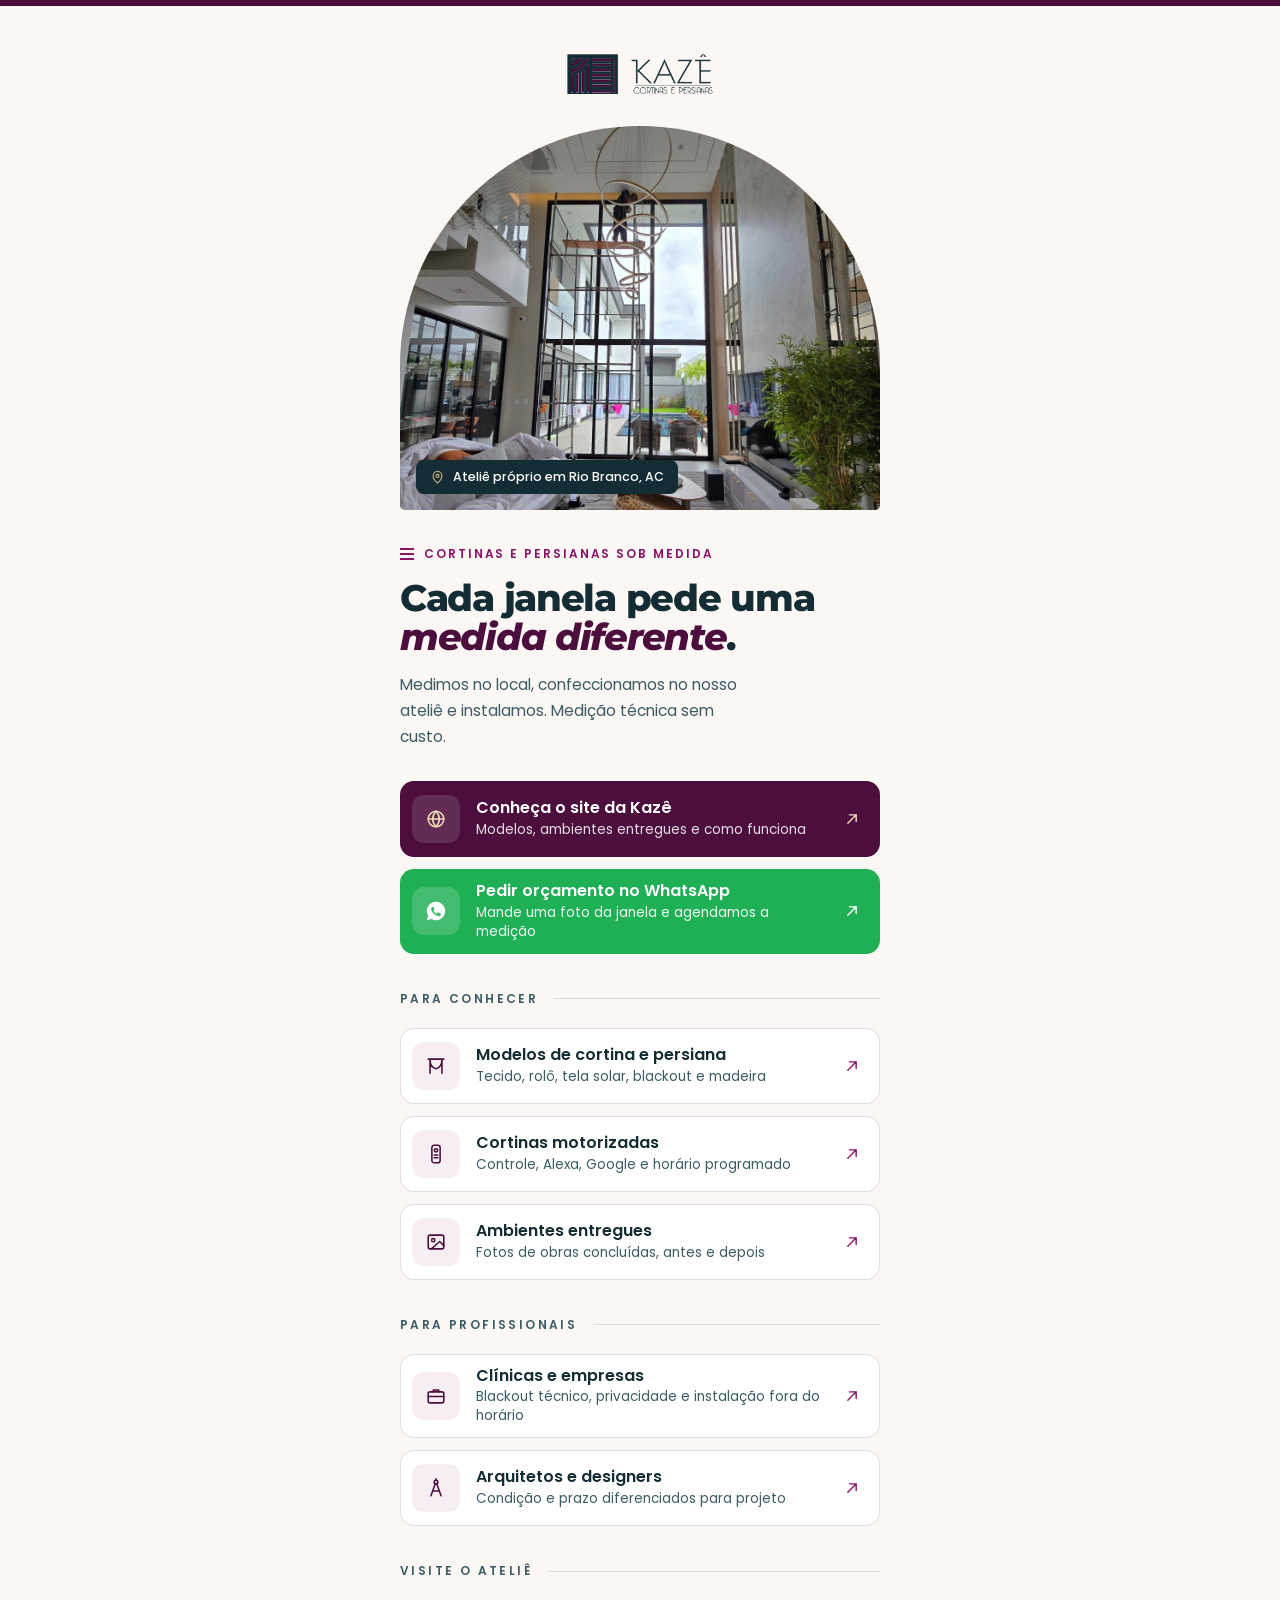
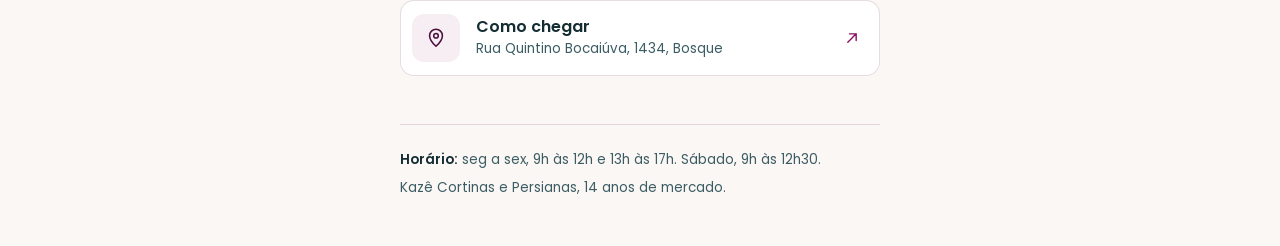
==== bio/index.html @ 1102f690 "Redesign do site e novo link na bio - Barra superior encorpada: faixa de informações + barra clara c" ====
<!DOCTYPE html>
<html lang="pt-BR">
<head>
<meta charset="utf-8">
<meta name="viewport" content="width=device-width, initial-scale=1, viewport-fit=cover">
<title>Kazê Cortinas e Persianas | Links</title>
<meta name="description" content="Cortinas e persianas sob medida em Rio Branco, AC. Site, orçamento no WhatsApp, modelos, motorização e endereço do ateliê.">
<meta name="theme-color" content="#FBF7F4">
<meta name="format-detection" content="telephone=no">
<link rel="canonical" href="https://kazecortinas.com.br/bio/">
<meta property="og:type" content="website">
<meta property="og:locale" content="pt_BR">
<meta property="og:url" content="https://kazecortinas.com.br/bio/">
<meta property="og:title" content="Kazê Cortinas e Persianas">
<meta property="og:description" content="Cortinas e persianas sob medida, com ateliê próprio em Rio Branco, AC.">
<meta property="og:image" content="https://kazecortinas.com.br/uploads/a-hero.jpg">
<meta name="twitter:card" content="summary_large_image">
<link rel="icon" href="/uploads/FAVICON.png">
<link rel="apple-touch-icon" href="/uploads/apple-touch-icon.png">
<link rel="preconnect" href="https://fonts.googleapis.com">
<link rel="preconnect" href="https://fonts.gstatic.com" crossorigin>
<link href="https://fonts.googleapis.com/css2?family=Montserrat:ital,wght@0,700;0,800;1,800&family=Poppins:wght@400;500;600&display=swap" rel="stylesheet">
<link rel="preload" as="image" href="/uploads/a-hero.jpg" fetchpriority="high">
<script type="application/ld+json">
{
  "@context": "https://schema.org",
  "@type": "LocalBusiness",
  "name": "Kazê Cortinas e Persianas",
  "url": "https://kazecortinas.com.br/",
  "image": "https://kazecortinas.com.br/uploads/a-hero.jpg",
  "telephone": "+55 68 99969-8220",
  "address": {"@type": "PostalAddress", "streetAddress": "Rua Quintino Bocaiúva, 1434, Bosque", "addressLocality": "Rio Branco", "addressRegion": "AC", "postalCode": "69900-514", "addressCountry": "BR"}
}
</script>
<script>
/* Rastreamento (padrão 2!H): preencher o ID do GTM quando o Douglas enviar. Vazio = nada carrega. */
window.KAZE_GTM = '';
window.dataLayer = window.dataLayer || [];
if (window.KAZE_GTM) {
  (function(w,d,s,l,i){w[l].push({'gtm.start':new Date().getTime(),event:'gtm.js'});var f=d.getElementsByTagName(s)[0],j=d.createElement(s);j.async=true;j.src='https://www.googletagmanager.com/gtm.js?id='+i;f.parentNode.insertBefore(j,f);})(window,document,'script','dataLayer',window.KAZE_GTM);
}
</script>
<style>
:root{
  --plum:#4C0F3D; --magenta:#8B1367; --mauve:#C79BB8; --rose:#F6EEF2; --sand:#FBF7F4;
  --ink:#142C33; --ink-2:#3C5C64; --gold:#D8B983; --gold-hi:#F0DDB8; --wa:#1FAF54;
  --ease:cubic-bezier(.22,1,.36,1);
  --s-1:8px; --s-2:16px; --s-3:24px; --s-4:32px; --s-5:48px;
}
*,*::before,*::after{box-sizing:border-box}
html{overflow-x:clip;-webkit-text-size-adjust:100%}
body{margin:0;min-height:100dvh;background:var(--sand);color:var(--ink);font-family:'Poppins',sans-serif;font-size:16px;-webkit-font-smoothing:antialiased}
h1,h2,p{margin:0}
a{text-decoration:none;color:inherit}
img{display:block;max-width:100%}
:focus-visible{outline:2px solid var(--magenta);outline-offset:3px;border-radius:8px}
.ico{width:20px;height:20px;fill:none;stroke:currentColor;stroke-width:1.7;stroke-linecap:round;stroke-linejoin:round;flex:none}

.topline{height:6px;background:var(--plum)}
.page{width:min(480px,100% - 2*var(--s-3));margin-inline:auto;padding:var(--s-4) 0 var(--s-5)}

/* Cabeçalho: logo + foto em arco, como no site */
.brand{display:flex;justify-content:center;margin-bottom:var(--s-4)}
.brand img{height:40px;width:auto}
.cover{position:relative;margin-bottom:var(--s-4)}
.cover__frame{aspect-ratio:5/4;border-radius:999px 999px 20px 20px;overflow:hidden;background:var(--rose)}
.cover__frame img{width:100%;height:100%;object-fit:cover;object-position:50% 35%}
.cover__tag{position:absolute;left:var(--s-2);bottom:var(--s-2);display:inline-flex;align-items:center;gap:var(--s-1);padding:8px 14px;border-radius:8px;background:var(--ink);color:#fff;font-size:12.5px;font-weight:500}
.cover__tag .ico{width:15px;height:15px;color:var(--gold)}

.intro{margin-bottom:var(--s-4)}
.eyebrow{display:inline-flex;align-items:center;gap:10px;margin-bottom:var(--s-2);font-size:12px;font-weight:600;letter-spacing:.2em;text-transform:uppercase;color:var(--magenta)}
.eyebrow::before{content:"";width:14px;height:12px;background:repeating-linear-gradient(180deg,currentColor 0 2px,transparent 2px 5px)}
h1{font-family:'Montserrat',sans-serif;font-weight:800;font-size:clamp(1.85rem,7.4vw,2.3rem);line-height:1.06;letter-spacing:-.035em;text-wrap:balance;margin-bottom:var(--s-2)}
h1 em{font-style:italic;color:var(--plum)}
.intro p{font-size:15.5px;line-height:1.65;color:var(--ink-2);max-width:40ch}
.intro .eyebrow{font-size:12px;line-height:1.4;letter-spacing:.16em;color:var(--magenta)}

/* Botões */
.links{display:grid;gap:12px}
.lk{display:grid;grid-template-columns:48px 1fr 20px;align-items:center;gap:var(--s-2);min-height:76px;padding:12px 18px 12px 12px;border-radius:14px;background:#fff;box-shadow:inset 0 0 0 1px rgba(76,15,61,.14);transition:background .6s var(--ease),color .6s var(--ease),box-shadow .6s var(--ease),transform .6s var(--ease)}
.lk__ic{width:48px;height:48px;border-radius:12px;display:grid;place-items:center;background:var(--rose);color:var(--plum);transition:background .6s var(--ease),color .6s var(--ease)}
.lk__ic svg{width:22px;height:22px}
.lk__t{display:grid;gap:2px}
.lk__t strong{font-size:16px;font-weight:600;line-height:1.3}
.lk__t span{font-size:13.5px;line-height:1.4;color:var(--ink-2);transition:color .6s var(--ease)}
.lk__go{color:var(--magenta);transition:transform .6s var(--ease)}
.lk:active{transform:scale(.985)}
@media (hover:hover){
  .lk:hover{box-shadow:inset 0 0 0 1px var(--mauve);transform:translateY(-2px)}
  .lk:hover .lk__go{transform:translate(3px,-3px)}
}
/* 1º site e 2º WhatsApp ganham destaque */
.lk--site{background:var(--plum);color:#fff;box-shadow:none}
.lk--site .lk__ic{background:rgba(255,255,255,.12);color:var(--gold-hi)}
.lk--site .lk__t span{color:rgba(255,255,255,.86)}
.lk--site .lk__go{color:var(--gold-hi)}
.lk--wa{background:var(--wa);color:#fff;box-shadow:none}
.lk--wa .lk__ic{background:rgba(255,255,255,.16);color:#fff}
.lk--wa .lk__ic svg{fill:currentColor;stroke:none}
.lk--wa .lk__t span{color:rgba(255,255,255,.92)}
.lk--wa .lk__go{color:#fff}
@media (hover:hover){
  .lk--site:hover{background:#5E1A4D;box-shadow:none}
  .lk--wa:hover{background:#1A9A49;box-shadow:none}
}
.sep{display:flex;align-items:center;gap:var(--s-2);margin:var(--s-3) 0 var(--s-1);font-size:12px;font-weight:600;letter-spacing:.2em;text-transform:uppercase;color:var(--ink-2)}
.sep::after{content:"";flex:1;height:1px;background:rgba(76,15,61,.14)}

.foot{margin-top:var(--s-5);padding-top:var(--s-3);border-top:1px solid rgba(76,15,61,.14);display:grid;gap:6px;font-size:13.5px;line-height:1.6;color:var(--ink-2)}
.foot strong{color:var(--ink);font-weight:600}

/* entrada suave */
@keyframes rise{from{opacity:0;transform:translateY(16px)}to{opacity:1;transform:none}}
.rv{animation:rise .9s var(--ease) backwards;animation-delay:calc(var(--i,0)*70ms)}
@media (prefers-reduced-motion:reduce){.rv{animation:none}*{transition-duration:.01ms!important}}
@media (min-width:700px){.page{padding-top:var(--s-5)}}
</style>
</head>
<body>
<div class="topline" aria-hidden="true"></div>

<svg width="0" height="0" style="position:absolute" aria-hidden="true">
  <symbol id="i-arrow" viewBox="0 0 24 24"><path d="M7 17 17 7M9 7h8v8"/></symbol>
  <symbol id="i-globe" viewBox="0 0 24 24"><circle cx="12" cy="12" r="8.5"/><path d="M3.5 12h17M12 3.5c2.5 2.6 3.6 5.4 3.6 8.5s-1.1 5.9-3.6 8.5c-2.5-2.6-3.6-5.4-3.6-8.5S9.5 6.1 12 3.5z"/></symbol>
  <symbol id="i-wa" viewBox="0 0 24 24"><path d="M12 2a10 10 0 0 0-8.6 15.1L2 22l5.1-1.3A10 10 0 1 0 12 2zm5.6 14.1c-.2.7-1.4 1.4-2 1.5-.5.1-1.1.2-3.2-.7-2.7-1.2-4.5-3.9-4.6-4.1-.1-.2-1.1-1.5-1.1-2.8 0-1.3.7-2 1-2.2.2-.3.5-.3.7-.3h.5c.2 0 .4 0 .6.5.2.5.7 1.7.7 1.8.1.2.1.3 0 .5-.4.8-.9 1.1-.9 1.4 0 .2.1.4.3.7.5.8 1.6 1.9 2.5 2.4.4.3.6.2.8 0 .2-.2.9-1 1.1-1.3.2-.3.4-.3.7-.2.3.1 1.6.8 1.9 1 .3.1.5.2.5.4.1.2.1.7-.1 1.4z"/></symbol>
  <symbol id="i-curtain" viewBox="0 0 24 24"><path d="M3.5 4.5h17M5.5 4.5v15.5M18.5 4.5v15.5M5.5 4.5c0 6 2.5 9.5 6.5 10.5M18.5 4.5c0 6-2.5 9.5-6.5 10.5"/></symbol>
  <symbol id="i-remote" viewBox="0 0 24 24"><rect x="7.5" y="2.5" width="9" height="19" rx="2.5"/><circle cx="12" cy="8" r="1.8"/><path d="M10 13h4M10 16h4"/></symbol>
  <symbol id="i-image" viewBox="0 0 24 24"><rect x="3.5" y="4.5" width="17" height="15" rx="2"/><circle cx="9" cy="10" r="1.8"/><path d="m20.5 16-4.5-4.5-9 8"/></symbol>
  <symbol id="i-briefcase" viewBox="0 0 24 24"><rect x="3.5" y="7.5" width="17" height="12" rx="2"/><path d="M9 7.5V5.5h6v2M3.5 12.5h17"/></symbol>
  <symbol id="i-compass" viewBox="0 0 24 24"><circle cx="12" cy="5.5" r="2"/><path d="M11.2 7.4 6.5 20.5M12.8 7.4l4.7 13.1M8.4 15.2h7.2M12 2v1.5"/></symbol>
  <symbol id="i-pin" viewBox="0 0 24 24"><path d="M12 21s7-6.2 7-11.5A7 7 0 0 0 5 9.5C5 14.8 12 21 12 21z"/><circle cx="12" cy="9.5" r="2.5"/></symbol>
</svg>

<main class="page">
  <header class="brand rv">
    <img src="/uploads/logo-kaze-h-escuro.png" alt="Kazê Cortinas e Persianas" width="472" height="130">
  </header>

  <div class="cover rv" style="--i:1">
    <div class="cover__frame"><img src="/uploads/a-hero.jpg" alt="Sala com pé-direito duplo e cortinas Kazê" width="1120" height="1400" fetchpriority="high"></div>
    <span class="cover__tag"><svg class="ico"><use href="#i-pin"/></svg>Ateliê próprio em Rio Branco, AC</span>
  </div>

  <section class="intro rv" style="--i:2" aria-labelledby="bio-t">
    <p class="eyebrow">Cortinas e persianas sob medida</p>
    <h1 id="bio-t">Cada janela pede uma <em>medida diferente</em>.</h1>
    <p>Medimos no local, confeccionamos no nosso ateliê e instalamos. Medição técnica sem custo.</p>
  </section>

  <nav class="links" aria-label="Links da Kazê">
    <a class="lk lk--site rv" style="--i:3" href="https://kazecortinas.com.br/?utm_source=link_in_bio&amp;utm_medium=organico&amp;utm_campaign=site-institucional&amp;utm_content=bt_site" data-btn="bio_site">
      <span class="lk__ic"><svg class="ico"><use href="#i-globe"/></svg></span>
      <span class="lk__t"><strong>Conheça o site da Kazê</strong><span>Modelos, ambientes entregues e como funciona</span></span>
      <svg class="ico lk__go"><use href="#i-arrow"/></svg>
    </a>
    <a class="lk lk--wa rv" style="--i:4" href="https://wa.me/5568999698220?text=Ol%C3%A1!%20Vim%20pelo%20Instagram%20e%20quero%20um%20or%C3%A7amento%20de%20cortinas%20ou%20persianas." data-btn="bio_whatsapp">
      <span class="lk__ic"><svg class="ico"><use href="#i-wa"/></svg></span>
      <span class="lk__t"><strong>Pedir orçamento no WhatsApp</strong><span>Mande uma foto da janela e agendamos a medição</span></span>
      <svg class="ico lk__go"><use href="#i-arrow"/></svg>
    </a>

    <p class="sep rv" style="--i:5">Para conhecer</p>
    <a class="lk rv" style="--i:6" href="https://kazecortinas.com.br/?utm_source=link_in_bio&amp;utm_medium=organico&amp;utm_campaign=site-institucional&amp;utm_content=bt_modelos#modelos" data-btn="bio_modelos">
      <span class="lk__ic"><svg class="ico"><use href="#i-curtain"/></svg></span>
      <span class="lk__t"><strong>Modelos de cortina e persiana</strong><span>Tecido, rolô, tela solar, blackout e madeira</span></span>
      <svg class="ico lk__go"><use href="#i-arrow"/></svg>
    </a>
    <a class="lk rv" style="--i:7" href="https://kazecortinas.com.br/?utm_source=link_in_bio&amp;utm_medium=organico&amp;utm_campaign=site-institucional&amp;utm_content=bt_motorizacao#motorizacao" data-btn="bio_motorizacao">
      <span class="lk__ic"><svg class="ico"><use href="#i-remote"/></svg></span>
      <span class="lk__t"><strong>Cortinas motorizadas</strong><span>Controle, Alexa, Google e horário programado</span></span>
      <svg class="ico lk__go"><use href="#i-arrow"/></svg>
    </a>
    <a class="lk rv" style="--i:8" href="https://kazecortinas.com.br/?utm_source=link_in_bio&amp;utm_medium=organico&amp;utm_campaign=site-institucional&amp;utm_content=bt_portfolio#portfolio" data-btn="bio_portfolio">
      <span class="lk__ic"><svg class="ico"><use href="#i-image"/></svg></span>
      <span class="lk__t"><strong>Ambientes entregues</strong><span>Fotos de obras concluídas, antes e depois</span></span>
      <svg class="ico lk__go"><use href="#i-arrow"/></svg>
    </a>

    <p class="sep rv" style="--i:9">Para profissionais</p>
    <a class="lk rv" style="--i:10" href="https://wa.me/5568999698220?text=Ol%C3%A1!%20Vim%20pelo%20Instagram.%20Sou%20de%20uma%20cl%C3%ADnica%20ou%20empresa%20e%20preciso%20de%20cortinas%20para%20o%20espa%C3%A7o." data-btn="bio_empresas">
      <span class="lk__ic"><svg class="ico"><use href="#i-briefcase"/></svg></span>
      <span class="lk__t"><strong>Clínicas e empresas</strong><span>Blackout técnico, privacidade e instalação fora do horário</span></span>
      <svg class="ico lk__go"><use href="#i-arrow"/></svg>
    </a>
    <a class="lk rv" style="--i:11" href="https://wa.me/5568999698220?text=Ol%C3%A1!%20Vim%20pelo%20Instagram.%20Sou%20arquiteto(a)%20ou%20designer%20e%20quero%20saber%20sobre%20parceria." data-btn="bio_arquitetos">
      <span class="lk__ic"><svg class="ico"><use href="#i-compass"/></svg></span>
      <span class="lk__t"><strong>Arquitetos e designers</strong><span>Condição e prazo diferenciados para projeto</span></span>
      <svg class="ico lk__go"><use href="#i-arrow"/></svg>
    </a>

    <p class="sep rv" style="--i:12">Visite o ateliê</p>
    <a class="lk rv" style="--i:13" href="https://www.google.com/maps/search/?api=1&amp;query=Rua%20Quintino%20Bocai%C3%BAva%2C%201434%2C%20Bosque%2C%20Rio%20Branco%2C%20AC" target="_blank" rel="noopener" data-btn="bio_mapa">
      <span class="lk__ic"><svg class="ico"><use href="#i-pin"/></svg></span>
      <span class="lk__t"><strong>Como chegar</strong><span>Rua Quintino Bocaiúva, 1434, Bosque</span></span>
      <svg class="ico lk__go"><use href="#i-arrow"/></svg>
    </a>
  </nav>

  <footer class="foot rv" style="--i:14">
    <p><strong>Horário:</strong> seg a sex, 9h às 12h e 13h às 17h. Sábado, 9h às 12h30.</p>
    <p>Kazê Cortinas e Persianas, 14 anos de mercado.</p>
  </footer>
</main>

<script>
(() => {
  /* Repassa a origem da visita (UTM) para a mensagem do WhatsApp e registra o clique */
  const qs = new URLSearchParams(location.search);
  const utm = ['utm_source','utm_medium','utm_campaign','utm_content'].filter((k) => qs.get(k)).map((k) => k.replace('utm_','') + ': ' + qs.get(k));
  document.querySelectorAll('a[data-btn]').forEach((a) => {
    if (utm.length && a.href.includes('wa.me/')) {
      const u = new URL(a.href);
      u.searchParams.set('text', (u.searchParams.get('text') || '') + ' (' + utm.join(', ') + ')');
      a.href = u.toString();
    }
    a.addEventListener('click', () => dataLayer.push({ event: 'clique_bio', botao: a.dataset.btn }));
  });
})();
</script>
</body>
</html>
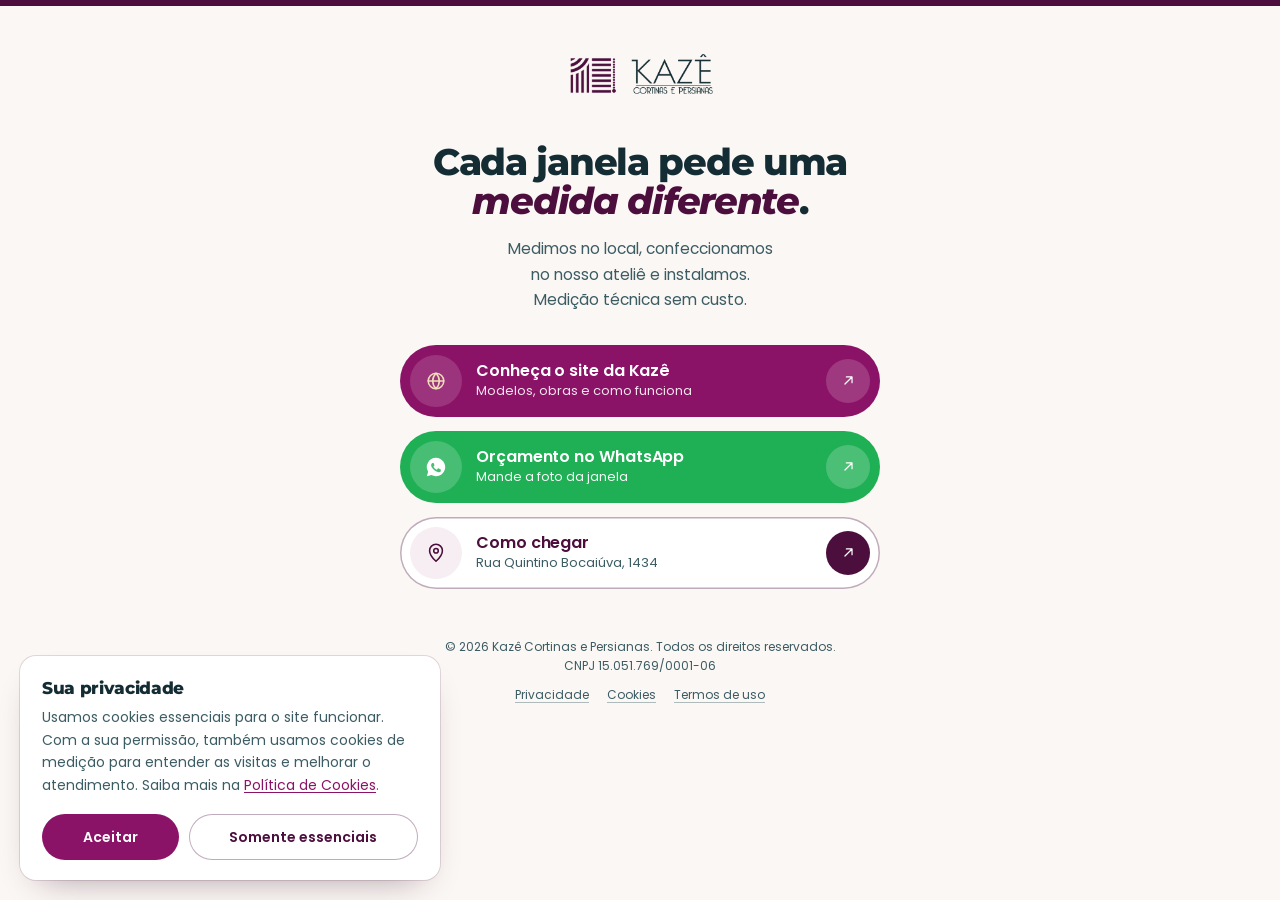
==== commit 4c3bed1e: "Barra flutuante, páginas legais LGPD e ajustes do link da bio - Barra mescla com o topo, flutua ao r" ====
--- a/bio/index.html
+++ b/bio/index.html
@@ -20,7 +20,6 @@
 <link rel="preconnect" href="https://fonts.googleapis.com">
 <link rel="preconnect" href="https://fonts.gstatic.com" crossorigin>
 <link href="https://fonts.googleapis.com/css2?family=Montserrat:ital,wght@0,700;0,800;1,800&family=Poppins:wght@400;500;600&display=swap" rel="stylesheet">
-<link rel="preload" as="image" href="/uploads/a-hero.jpg" fetchpriority="high">
 <script type="application/ld+json">
 {
   "@context": "https://schema.org",
@@ -33,13 +32,12 @@
 }
 </script>
 <script>
-/* Rastreamento (padrão 2!H): preencher o ID do GTM quando o Douglas enviar. Vazio = nada carrega. */
+/* Rastreamento (padrão 2!H): preencher o ID do GTM quando o Douglas enviar.
+   Ele só carrega depois que a pessoa aceita os cookies (LGPD). */
 window.KAZE_GTM = '';
-window.dataLayer = window.dataLayer || [];
-if (window.KAZE_GTM) {
-  (function(w,d,s,l,i){w[l].push({'gtm.start':new Date().getTime(),event:'gtm.js'});var f=d.getElementsByTagName(s)[0],j=d.createElement(s);j.async=true;j.src='https://www.googletagmanager.com/gtm.js?id='+i;f.parentNode.insertBefore(j,f);})(window,document,'script','dataLayer',window.KAZE_GTM);
-}
 </script>
+<link rel="stylesheet" href="/css/kaze-comum.css">
+<script src="/js/kaze-comum.js" defer></script>
 <style>
 :root{
   --plum:#4C0F3D; --magenta:#8B1367; --mauve:#C79BB8; --rose:#F6EEF2; --sand:#FBF7F4;
@@ -48,7 +46,13 @@
   --s-1:8px; --s-2:16px; --s-3:24px; --s-4:32px; --s-5:48px;
 }
 *,*::before,*::after{box-sizing:border-box}
-html{overflow-x:clip;-webkit-text-size-adjust:100%}
+html{overflow-x:clip;-webkit-text-size-adjust:100%;scroll-behavior:smooth;scrollbar-color:var(--magenta) var(--rose)}
+/* barra de rolagem na identidade da Kazê, igual à do site */
+::-webkit-scrollbar{width:14px;height:14px}
+::-webkit-scrollbar-track{background:var(--rose)}
+::-webkit-scrollbar-thumb{background:var(--magenta);border-radius:20px;border:3px solid var(--rose)}
+::-webkit-scrollbar-thumb:hover{background:var(--plum)}
+::selection{background:var(--plum);color:#fff}
 body{margin:0;min-height:100dvh;background:var(--sand);color:var(--ink);font-family:'Poppins',sans-serif;font-size:16px;-webkit-font-smoothing:antialiased}
 h1,h2,p{margin:0}
 a{text-decoration:none;color:inherit}
@@ -60,7 +64,7 @@
 .page{width:min(480px,100% - 2*var(--s-3));margin-inline:auto;padding:var(--s-4) 0 var(--s-5)}
 
 /* Cabeçalho: logo + foto em arco, como no site */
-.brand{display:flex;justify-content:center;margin-bottom:var(--s-4)}
+.brand{display:flex;justify-content:center;margin-bottom:var(--s-5)}
 .brand img{height:40px;width:auto}
 .cover{position:relative;margin-bottom:var(--s-4)}
 .cover__frame{aspect-ratio:5/4;border-radius:999px 999px 20px 20px;overflow:hidden;background:var(--rose)}
@@ -68,7 +72,8 @@
 .cover__tag{position:absolute;left:var(--s-2);bottom:var(--s-2);display:inline-flex;align-items:center;gap:var(--s-1);padding:8px 14px;border-radius:8px;background:var(--ink);color:#fff;font-size:12.5px;font-weight:500}
 .cover__tag .ico{width:15px;height:15px;color:var(--gold)}
 
-.intro{margin-bottom:var(--s-4)}
+.intro{margin-bottom:var(--s-4);text-align:center}
+.intro p{margin-inline:auto;max-width:34ch;text-wrap:balance}
 .eyebrow{display:inline-flex;align-items:center;gap:10px;margin-bottom:var(--s-2);font-size:12px;font-weight:600;letter-spacing:.2em;text-transform:uppercase;color:var(--magenta)}
 .eyebrow::before{content:"";width:14px;height:12px;background:repeating-linear-gradient(180deg,currentColor 0 2px,transparent 2px 5px)}
 h1{font-family:'Montserrat',sans-serif;font-weight:800;font-size:clamp(1.85rem,7.4vw,2.3rem);line-height:1.06;letter-spacing:-.035em;text-wrap:balance;margin-bottom:var(--s-2)}
@@ -77,38 +82,73 @@
 .intro .eyebrow{font-size:12px;line-height:1.4;letter-spacing:.16em;color:var(--magenta)}
 
 /* Botões */
-.links{display:grid;gap:12px}
-.lk{display:grid;grid-template-columns:48px 1fr 20px;align-items:center;gap:var(--s-2);min-height:76px;padding:12px 18px 12px 12px;border-radius:14px;background:#fff;box-shadow:inset 0 0 0 1px rgba(76,15,61,.14);transition:background .6s var(--ease),color .6s var(--ease),box-shadow .6s var(--ease),transform .6s var(--ease)}
-.lk__ic{width:48px;height:48px;border-radius:12px;display:grid;place-items:center;background:var(--rose);color:var(--plum);transition:background .6s var(--ease),color .6s var(--ease)}
+.links{display:grid;gap:14px}
+/* Botões no estilo do site: pílula, ícone em círculo à esquerda e
+   "chip" de seta à direita que troca a seta ao passar o mouse */
+.lk{position:relative;isolation:isolate;overflow:hidden;display:grid;grid-template-columns:auto 1fr auto;align-items:center;gap:14px;
+  min-height:72px;padding:10px 10px 10px 10px;border-radius:999px;font-family:'Poppins',sans-serif;
+  transition:transform .6s var(--ease),background-color .6s var(--ease),color .5s var(--ease),box-shadow .6s var(--ease)}
+.lk__ic{width:52px;height:52px;border-radius:50%;display:grid;place-items:center;flex:none;transition:background-color .6s var(--ease),color .6s var(--ease),transform .7s var(--ease)}
 .lk__ic svg{width:22px;height:22px}
-.lk__t{display:grid;gap:2px}
-.lk__t strong{font-size:16px;font-weight:600;line-height:1.3}
-.lk__t span{font-size:13.5px;line-height:1.4;color:var(--ink-2);transition:color .6s var(--ease)}
-.lk__go{color:var(--magenta);transition:transform .6s var(--ease)}
+.lk__t{display:grid;gap:1px;min-width:0}
+.lk__t strong{font-size:16px;font-weight:600;line-height:1.25;letter-spacing:-.005em}
+.lk__t span{font-size:13px;line-height:1.35;transition:color .5s var(--ease)}
+.lk__chip{position:relative;width:44px;height:44px;border-radius:50%;display:grid;place-items:center;overflow:hidden;flex:none;transition:background-color .5s var(--ease),color .5s var(--ease)}
+.lk__chip .ico{grid-area:1/1;width:17px;height:17px;transition:transform .65s var(--ease)}
+.lk__chip .ico+.ico{transform:translate(-170%,170%)}
 .lk:active{transform:scale(.985)}
+
+/* 1º: site (magenta, como o botão principal do site) */
+.lk--site{color:#fff;background-color:var(--magenta)}
+.lk--site .lk__ic{background:rgba(255,255,255,.14);color:var(--gold-hi)}
+.lk--site .lk__t span{color:rgba(255,255,255,.88)}
+.lk--site .lk__chip{background:rgba(255,255,255,.16);color:#fff}
+
+/* 2º: WhatsApp (verde) */
+.lk--wa{color:#fff;background-color:var(--wa)}
+.lk--wa .lk__ic{background:rgba(255,255,255,.18);color:#fff}
+.lk--wa .lk__ic svg{fill:currentColor;stroke:none}
+.lk--wa .lk__t span{color:rgba(255,255,255,.94)}
+.lk--wa .lk__chip{background:rgba(255,255,255,.2);color:#fff}
+
+/* 3º: contorno ameixa que enche de baixo para cima (como o "Ver modelos" do site) */
+.lk--line{color:var(--plum);background-color:#fff;box-shadow:inset 0 0 0 1.5px rgba(76,15,61,.35)}
+.lk--line::before{content:"";position:absolute;inset:0;z-index:-1;background:var(--plum);border-radius:inherit;transform:translateY(101%);transition:transform .7s var(--ease)}
+.lk--line .lk__ic{background:var(--rose);color:var(--plum)}
+.lk--line .lk__t span{color:var(--ink-2)}
+.lk--line .lk__chip{background:var(--plum);color:#fff}
+
 @media (hover:hover){
-  .lk:hover{box-shadow:inset 0 0 0 1px var(--mauve);transform:translateY(-2px)}
-  .lk:hover .lk__go{transform:translate(3px,-3px)}
-}
-/* 1º site e 2º WhatsApp ganham destaque */
-.lk--site{background:var(--plum);color:#fff;box-shadow:none}
-.lk--site .lk__ic{background:rgba(255,255,255,.12);color:var(--gold-hi)}
-.lk--site .lk__t span{color:rgba(255,255,255,.86)}
-.lk--site .lk__go{color:var(--gold-hi)}
-.lk--wa{background:var(--wa);color:#fff;box-shadow:none}
-.lk--wa .lk__ic{background:rgba(255,255,255,.16);color:#fff}
-.lk--wa .lk__ic svg{fill:currentColor;stroke:none}
-.lk--wa .lk__t span{color:rgba(255,255,255,.92)}
-.lk--wa .lk__go{color:#fff}
-@media (hover:hover){
-  .lk--site:hover{background:#5E1A4D;box-shadow:none}
-  .lk--wa:hover{background:#1A9A49;box-shadow:none}
-}
+  .lk:hover{transform:translateY(-2px)}
+  .lk:hover .lk__chip .ico:first-child{transform:translate(170%,-170%)}
+  .lk:hover .lk__chip .ico+.ico{transform:none}
+  .lk:hover .lk__ic{transform:rotate(-8deg)}
+  .lk--site:hover{background-color:var(--plum)}
+  .lk--site:hover .lk__chip{background:#fff;color:var(--magenta)}
+  .lk--wa:hover{background-color:#1A9A49}
+  .lk--wa:hover .lk__chip{background:#fff;color:#1A9A49}
+  .lk--line:hover{color:#fff;box-shadow:inset 0 0 0 1.5px var(--plum)}
+  .lk--line:hover::before{transform:none}
+  .lk--line:hover .lk__t span{color:rgba(255,255,255,.88)}
+  .lk--line:hover .lk__ic{background:rgba(255,255,255,.14);color:var(--gold-hi)}
+  .lk--line:hover .lk__chip{background:#fff;color:var(--plum)}
+}
+@media (max-width:480px){
+  .page{width:calc(100% - 32px)}
+  .lk{gap:12px;min-height:68px;padding:8px}
+  .lk__ic{width:48px;height:48px}
+  .lk__chip{width:40px;height:40px}
+  .lk__t strong{font-size:15.5px}
+  .lk__t span{font-size:12.5px}
+}
+@media (max-width:360px){.lk__t strong{font-size:14.5px}.lk__t span{font-size:12px}.lk__ic{width:44px;height:44px}}
 .sep{display:flex;align-items:center;gap:var(--s-2);margin:var(--s-3) 0 var(--s-1);font-size:12px;font-weight:600;letter-spacing:.2em;text-transform:uppercase;color:var(--ink-2)}
 .sep::after{content:"";flex:1;height:1px;background:rgba(76,15,61,.14)}
 
-.foot{margin-top:var(--s-5);padding-top:var(--s-3);border-top:1px solid rgba(76,15,61,.14);display:grid;gap:6px;font-size:13.5px;line-height:1.6;color:var(--ink-2)}
-.foot strong{color:var(--ink);font-weight:600}
+.foot{margin-top:var(--s-5);display:grid;justify-items:center;gap:10px;text-align:center;font-size:12px;line-height:1.6;color:var(--ink-2)}
+.foot__links{display:flex;gap:18px;margin:0;padding:0;list-style:none}
+.foot__links a{color:var(--ink-2);text-decoration:underline;text-decoration-color:rgba(60,92,100,.4);text-underline-offset:3px;transition:color .4s,text-decoration-color .4s}
+.foot__links a:hover{color:var(--plum);text-decoration-color:currentColor}
 
 /* entrada suave */
 @keyframes rise{from{opacity:0;transform:translateY(16px)}to{opacity:1;transform:none}}
@@ -134,16 +174,11 @@
 
 <main class="page">
   <header class="brand rv">
-    <img src="/uploads/logo-kaze-h-escuro.png" alt="Kazê Cortinas e Persianas" width="472" height="130">
+    <img src="/uploads/logo-kaze-h-escuro.png" alt="Kazê Cortinas e Persianas" width="945" height="260">
   </header>
 
-  <div class="cover rv" style="--i:1">
-    <div class="cover__frame"><img src="/uploads/a-hero.jpg" alt="Sala com pé-direito duplo e cortinas Kazê" width="1120" height="1400" fetchpriority="high"></div>
-    <span class="cover__tag"><svg class="ico"><use href="#i-pin"/></svg>Ateliê próprio em Rio Branco, AC</span>
-  </div>
 
   <section class="intro rv" style="--i:2" aria-labelledby="bio-t">
-    <p class="eyebrow">Cortinas e persianas sob medida</p>
     <h1 id="bio-t">Cada janela pede uma <em>medida diferente</em>.</h1>
     <p>Medimos no local, confeccionamos no nosso ateliê e instalamos. Medição técnica sem custo.</p>
   </section>
@@ -151,55 +186,29 @@
   <nav class="links" aria-label="Links da Kazê">
     <a class="lk lk--site rv" style="--i:3" href="https://kazecortinas.com.br/?utm_source=link_in_bio&amp;utm_medium=organico&amp;utm_campaign=site-institucional&amp;utm_content=bt_site" data-btn="bio_site">
       <span class="lk__ic"><svg class="ico"><use href="#i-globe"/></svg></span>
-      <span class="lk__t"><strong>Conheça o site da Kazê</strong><span>Modelos, ambientes entregues e como funciona</span></span>
-      <svg class="ico lk__go"><use href="#i-arrow"/></svg>
+      <span class="lk__t"><strong>Conheça o site da Kazê</strong><span>Modelos, obras e como funciona</span></span>
+      <span class="lk__chip" aria-hidden="true"><svg class="ico"><use href="#i-arrow"/></svg><svg class="ico"><use href="#i-arrow"/></svg></span>
     </a>
     <a class="lk lk--wa rv" style="--i:4" href="https://wa.me/5568999698220?text=Ol%C3%A1!%20Vim%20pelo%20Instagram%20e%20quero%20um%20or%C3%A7amento%20de%20cortinas%20ou%20persianas." data-btn="bio_whatsapp">
       <span class="lk__ic"><svg class="ico"><use href="#i-wa"/></svg></span>
-      <span class="lk__t"><strong>Pedir orçamento no WhatsApp</strong><span>Mande uma foto da janela e agendamos a medição</span></span>
-      <svg class="ico lk__go"><use href="#i-arrow"/></svg>
+      <span class="lk__t"><strong>Orçamento no WhatsApp</strong><span>Mande a foto da janela</span></span>
+      <span class="lk__chip" aria-hidden="true"><svg class="ico"><use href="#i-arrow"/></svg><svg class="ico"><use href="#i-arrow"/></svg></span>
     </a>
 
-    <p class="sep rv" style="--i:5">Para conhecer</p>
-    <a class="lk rv" style="--i:6" href="https://kazecortinas.com.br/?utm_source=link_in_bio&amp;utm_medium=organico&amp;utm_campaign=site-institucional&amp;utm_content=bt_modelos#modelos" data-btn="bio_modelos">
-      <span class="lk__ic"><svg class="ico"><use href="#i-curtain"/></svg></span>
-      <span class="lk__t"><strong>Modelos de cortina e persiana</strong><span>Tecido, rolô, tela solar, blackout e madeira</span></span>
-      <svg class="ico lk__go"><use href="#i-arrow"/></svg>
-    </a>
-    <a class="lk rv" style="--i:7" href="https://kazecortinas.com.br/?utm_source=link_in_bio&amp;utm_medium=organico&amp;utm_campaign=site-institucional&amp;utm_content=bt_motorizacao#motorizacao" data-btn="bio_motorizacao">
-      <span class="lk__ic"><svg class="ico"><use href="#i-remote"/></svg></span>
-      <span class="lk__t"><strong>Cortinas motorizadas</strong><span>Controle, Alexa, Google e horário programado</span></span>
-      <svg class="ico lk__go"><use href="#i-arrow"/></svg>
-    </a>
-    <a class="lk rv" style="--i:8" href="https://kazecortinas.com.br/?utm_source=link_in_bio&amp;utm_medium=organico&amp;utm_campaign=site-institucional&amp;utm_content=bt_portfolio#portfolio" data-btn="bio_portfolio">
-      <span class="lk__ic"><svg class="ico"><use href="#i-image"/></svg></span>
-      <span class="lk__t"><strong>Ambientes entregues</strong><span>Fotos de obras concluídas, antes e depois</span></span>
-      <svg class="ico lk__go"><use href="#i-arrow"/></svg>
-    </a>
-
-    <p class="sep rv" style="--i:9">Para profissionais</p>
-    <a class="lk rv" style="--i:10" href="https://wa.me/5568999698220?text=Ol%C3%A1!%20Vim%20pelo%20Instagram.%20Sou%20de%20uma%20cl%C3%ADnica%20ou%20empresa%20e%20preciso%20de%20cortinas%20para%20o%20espa%C3%A7o." data-btn="bio_empresas">
-      <span class="lk__ic"><svg class="ico"><use href="#i-briefcase"/></svg></span>
-      <span class="lk__t"><strong>Clínicas e empresas</strong><span>Blackout técnico, privacidade e instalação fora do horário</span></span>
-      <svg class="ico lk__go"><use href="#i-arrow"/></svg>
-    </a>
-    <a class="lk rv" style="--i:11" href="https://wa.me/5568999698220?text=Ol%C3%A1!%20Vim%20pelo%20Instagram.%20Sou%20arquiteto(a)%20ou%20designer%20e%20quero%20saber%20sobre%20parceria." data-btn="bio_arquitetos">
-      <span class="lk__ic"><svg class="ico"><use href="#i-compass"/></svg></span>
-      <span class="lk__t"><strong>Arquitetos e designers</strong><span>Condição e prazo diferenciados para projeto</span></span>
-      <svg class="ico lk__go"><use href="#i-arrow"/></svg>
-    </a>
-
-    <p class="sep rv" style="--i:12">Visite o ateliê</p>
-    <a class="lk rv" style="--i:13" href="https://www.google.com/maps/search/?api=1&amp;query=Rua%20Quintino%20Bocai%C3%BAva%2C%201434%2C%20Bosque%2C%20Rio%20Branco%2C%20AC" target="_blank" rel="noopener" data-btn="bio_mapa">
+    <a class="lk lk--line rv" style="--i:5" href="https://www.google.com/maps/search/?api=1&amp;query=Rua%20Quintino%20Bocai%C3%BAva%2C%201434%2C%20Bosque%2C%20Rio%20Branco%2C%20AC" target="_blank" rel="noopener" data-btn="bio_mapa">
       <span class="lk__ic"><svg class="ico"><use href="#i-pin"/></svg></span>
-      <span class="lk__t"><strong>Como chegar</strong><span>Rua Quintino Bocaiúva, 1434, Bosque</span></span>
-      <svg class="ico lk__go"><use href="#i-arrow"/></svg>
+      <span class="lk__t"><strong>Como chegar</strong><span>Rua Quintino Bocaiúva, 1434</span></span>
+      <span class="lk__chip" aria-hidden="true"><svg class="ico"><use href="#i-arrow"/></svg><svg class="ico"><use href="#i-arrow"/></svg></span>
     </a>
   </nav>
 
-  <footer class="foot rv" style="--i:14">
-    <p><strong>Horário:</strong> seg a sex, 9h às 12h e 13h às 17h. Sábado, 9h às 12h30.</p>
-    <p>Kazê Cortinas e Persianas, 14 anos de mercado.</p>
+  <footer class="foot rv" style="--i:7">
+    <p>© 2026 Kazê Cortinas e Persianas. Todos os direitos reservados.<br>CNPJ 15.051.769/0001-06</p>
+    <ul class="foot__links">
+      <li><a href="/politica-de-privacidade/">Privacidade</a></li>
+      <li><a href="/politica-de-cookies/">Cookies</a></li>
+      <li><a href="/termos-de-uso/">Termos de uso</a></li>
+    </ul>
   </footer>
 </main>
 
--- a/css/kaze-comum.css
+++ b/css/kaze-comum.css
@@ -0,0 +1,23 @@
+/* Kazê: aviso de cookies e rodapé legal, comuns a todas as páginas */
+.ck{position:fixed;z-index:1500;left:20px;bottom:20px;width:min(420px,calc(100% - 40px));padding:22px 22px 20px;border-radius:16px;background:#fff;color:#142C33;font-family:'Poppins',sans-serif;box-shadow:0 0 0 1px rgba(76,15,61,.14),0 16px 34px -20px rgba(46,9,37,.45);opacity:0;transform:translateY(16px);transition:opacity .5s cubic-bezier(.22,1,.36,1),transform .7s cubic-bezier(.22,1,.36,1)}
+.ck.is-on{opacity:1;transform:none}
+.ck__t{margin:0 0 8px;font-family:'Montserrat',sans-serif;font-weight:800;font-size:17px;letter-spacing:-.02em}
+.ck__p{margin:0 0 18px;font-size:14px;line-height:1.6;color:#3C5C64}
+.ck__p a{color:#8B1367;text-decoration:underline;text-underline-offset:2px}
+.ck__b{display:flex;gap:10px;flex-wrap:wrap}
+.ck__b button{flex:1 1 auto;min-height:46px;padding:0 20px;border:0;border-radius:999px;font-family:'Poppins',sans-serif;font-size:14px;font-weight:600;cursor:pointer;transition:background .5s cubic-bezier(.22,1,.36,1),color .5s,box-shadow .5s}
+.ck__ok{background:#8B1367;color:#fff}
+.ck__ok:hover{background:#4C0F3D}
+.ck__no{background:transparent;color:#4C0F3D;box-shadow:inset 0 0 0 1px rgba(76,15,61,.35)}
+.ck__no:hover{box-shadow:inset 0 0 0 1px #4C0F3D;background:#F6EEF2}
+.ck button:focus-visible{outline:2px solid #8B1367;outline-offset:3px}
+@media (max-width:640px){.ck{left:12px;right:12px;bottom:12px;width:auto}}
+
+/* rodapé legal */
+.legal{display:flex;flex-wrap:wrap;align-items:center;justify-content:space-between;gap:12px 24px;font-size:13px;line-height:1.6}
+.legal__c{margin:0}
+.legal__links{display:flex;flex-wrap:wrap;gap:6px 20px;margin:0;padding:0;list-style:none}
+.legal__links a,.legal__links button{padding:2px 0;border:0;background:none;font:inherit;color:inherit;text-decoration:underline;text-decoration-color:currentColor;text-underline-offset:3px;text-decoration-thickness:1px;cursor:pointer;opacity:.9;transition:opacity .4s}
+.legal__links a:hover,.legal__links button:hover{opacity:1}
+@media (max-width:640px){.legal{flex-direction:column;align-items:flex-start}}
+@media (prefers-reduced-motion:reduce){.ck{transition:none}}
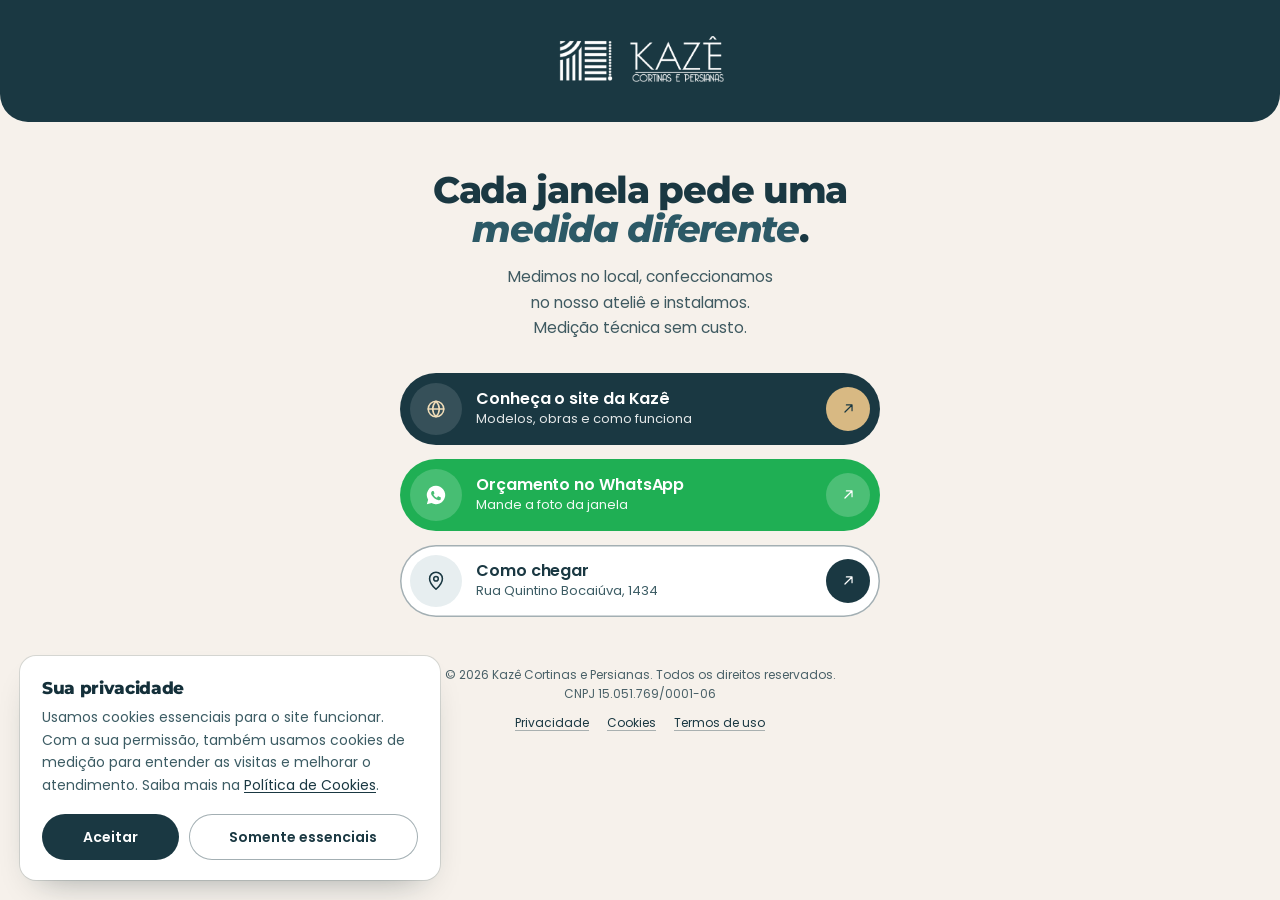
==== commit 7debea13: "Paleta nova da Kazê: azul petróleo #1A3842 e creme no site, bio e páginas legais Co-Authored-By: Cla" ====
--- a/bio/index.html
+++ b/bio/index.html
@@ -5,7 +5,7 @@
 <meta name="viewport" content="width=device-width, initial-scale=1, viewport-fit=cover">
 <title>Kazê Cortinas e Persianas | Links</title>
 <meta name="description" content="Cortinas e persianas sob medida em Rio Branco, AC. Site, orçamento no WhatsApp, modelos, motorização e endereço do ateliê.">
-<meta name="theme-color" content="#FBF7F4">
+<meta name="theme-color" content="#1A3842">
 <meta name="format-detection" content="telephone=no">
 <link rel="canonical" href="https://kazecortinas.com.br/bio/">
 <meta property="og:type" content="website">
@@ -40,8 +40,8 @@
 <script src="/js/kaze-comum.js" defer></script>
 <style>
 :root{
-  --plum:#4C0F3D; --magenta:#8B1367; --mauve:#C79BB8; --rose:#F6EEF2; --sand:#FBF7F4;
-  --ink:#142C33; --ink-2:#3C5C64; --gold:#D8B983; --gold-hi:#F0DDB8; --wa:#1FAF54;
+  --plum:#1A3842; --magenta:#2C5966; --mauve:#9DB3B9; --rose:#EEF2F2; --sand:#F6F1EB;
+  --ink:#14303A; --ink-2:#3C5C64; --gold:#D8B983; --gold-hi:#F0DDB8; --wa:#1FAF54;
   --ease:cubic-bezier(.22,1,.36,1);
   --s-1:8px; --s-2:16px; --s-3:24px; --s-4:32px; --s-5:48px;
 }
@@ -112,7 +112,7 @@
 .lk--wa .lk__chip{background:rgba(255,255,255,.2);color:#fff}
 
 /* 3º: contorno ameixa que enche de baixo para cima (como o "Ver modelos" do site) */
-.lk--line{color:var(--plum);background-color:#fff;box-shadow:inset 0 0 0 1.5px rgba(76,15,61,.35)}
+.lk--line{color:var(--plum);background-color:#fff;box-shadow:inset 0 0 0 1.5px rgba(26,56,66,.35)}
 .lk--line::before{content:"";position:absolute;inset:0;z-index:-1;background:var(--plum);border-radius:inherit;transform:translateY(101%);transition:transform .7s var(--ease)}
 .lk--line .lk__ic{background:var(--rose);color:var(--plum)}
 .lk--line .lk__t span{color:var(--ink-2)}
@@ -143,7 +143,7 @@
 }
 @media (max-width:360px){.lk__t strong{font-size:14.5px}.lk__t span{font-size:12px}.lk__ic{width:44px;height:44px}}
 .sep{display:flex;align-items:center;gap:var(--s-2);margin:var(--s-3) 0 var(--s-1);font-size:12px;font-weight:600;letter-spacing:.2em;text-transform:uppercase;color:var(--ink-2)}
-.sep::after{content:"";flex:1;height:1px;background:rgba(76,15,61,.14)}
+.sep::after{content:"";flex:1;height:1px;background:rgba(26,56,66,.14)}
 
 .foot{margin-top:var(--s-5);display:grid;justify-items:center;gap:10px;text-align:center;font-size:12px;line-height:1.6;color:var(--ink-2)}
 .foot__links{display:flex;gap:18px;margin:0;padding:0;list-style:none}
@@ -155,10 +155,47 @@
 .rv{animation:rise .9s var(--ease) backwards;animation-delay:calc(var(--i,0)*70ms)}
 @media (prefers-reduced-motion:reduce){.rv{animation:none}*{transition-duration:.01ms!important}}
 @media (min-width:700px){.page{padding-top:var(--s-5)}}
+/* Paleta nova da Kazê: azul petróleo (#1A3842) em destaque */
+:root{--blue:#1A3842;--blue-2:#2C5966;--blue-soft:#E7EEF0}
+html{scrollbar-color:var(--blue) var(--blue-soft)}
+::-webkit-scrollbar-track{background:var(--blue-soft)}
+::-webkit-scrollbar-thumb{background:var(--blue);border-color:var(--blue-soft)}
+::-webkit-scrollbar-thumb:hover{background:var(--blue-2)}
+::selection{background:var(--blue)}
+:focus-visible{outline-color:var(--blue)}
+.band{display:grid;place-items:center;padding:36px 24px 40px;background:var(--blue);border-radius:0 0 28px 28px}
+.band img{height:46px;width:auto}
+.page{padding-top:var(--s-5)}
+h1{color:var(--blue)}
+h1 em{color:var(--blue-2)}
+.intro p{color:#3F5A61}
+/* 1º botão: site em azul, com seta dourada */
+.lk--site{background-color:var(--blue)}
+.lk--site .lk__ic{background:rgba(255,255,255,.12);color:var(--gold-hi)}
+.lk--site .lk__chip{background:var(--gold);color:var(--blue)}
+/* 3º botão: contorno azul que enche de azul */
+.lk--line{color:var(--blue);box-shadow:inset 0 0 0 1.5px rgba(26,56,66,.4)}
+.lk--line::before{background:var(--blue)}
+.lk--line .lk__ic{background:var(--blue-soft);color:var(--blue)}
+.lk--line .lk__chip{background:var(--blue);color:#fff}
+.foot{color:#4A6168}
+.foot__links a{color:var(--blue);text-decoration-color:rgba(26,56,66,.35)}
+@media (hover:hover){
+  .lk--site:hover{background-color:var(--blue-2)}
+  .lk--site:hover .lk__chip{background:#fff;color:var(--blue)}
+  .lk--line:hover{box-shadow:inset 0 0 0 1.5px var(--blue)}
+  .lk--line:hover .lk__chip{background:#fff;color:var(--blue)}
+  .foot__links a:hover{color:var(--blue-2)}
+}
+@media (max-width:480px){.band{padding:30px 20px 34px;border-radius:0 0 24px 24px}.band img{height:40px}}
+/* aviso de cookies no azul também */
+.ck__ok{background:var(--blue)}.ck__ok:hover{background:var(--blue-2)}
+.ck__no{color:var(--blue);box-shadow:inset 0 0 0 1px rgba(26,56,66,.4)}.ck__no:hover{background:var(--blue-soft);box-shadow:inset 0 0 0 1px var(--blue)}
+.ck__p a{color:var(--blue)}
 </style>
 </head>
 <body>
-<div class="topline" aria-hidden="true"></div>
+<header class="band"><img src="/uploads/logo-kaze-h-branco.png" alt="Kazê Cortinas e Persianas" width="945" height="260"></header>
 
 <svg width="0" height="0" style="position:absolute" aria-hidden="true">
   <symbol id="i-arrow" viewBox="0 0 24 24"><path d="M7 17 17 7M9 7h8v8"/></symbol>
@@ -173,9 +210,6 @@
 </svg>
 
 <main class="page">
-  <header class="brand rv">
-    <img src="/uploads/logo-kaze-h-escuro.png" alt="Kazê Cortinas e Persianas" width="945" height="260">
-  </header>
 
 
   <section class="intro rv" style="--i:2" aria-labelledby="bio-t">
--- a/css/kaze-comum.css
+++ b/css/kaze-comum.css
@@ -1,16 +1,16 @@
 /* Kazê: aviso de cookies e rodapé legal, comuns a todas as páginas */
-.ck{position:fixed;z-index:1500;left:20px;bottom:20px;width:min(420px,calc(100% - 40px));padding:22px 22px 20px;border-radius:16px;background:#fff;color:#142C33;font-family:'Poppins',sans-serif;box-shadow:0 0 0 1px rgba(76,15,61,.14),0 16px 34px -20px rgba(46,9,37,.45);opacity:0;transform:translateY(16px);transition:opacity .5s cubic-bezier(.22,1,.36,1),transform .7s cubic-bezier(.22,1,.36,1)}
+.ck{position:fixed;z-index:1500;left:20px;bottom:20px;width:min(420px,calc(100% - 40px));padding:22px 22px 20px;border-radius:16px;background:#fff;color:#14303A;font-family:'Poppins',sans-serif;box-shadow:0 0 0 1px rgba(26,56,66,.14),0 16px 34px -20px rgba(15,35,41,.45);opacity:0;transform:translateY(16px);transition:opacity .5s cubic-bezier(.22,1,.36,1),transform .7s cubic-bezier(.22,1,.36,1)}
 .ck.is-on{opacity:1;transform:none}
 .ck__t{margin:0 0 8px;font-family:'Montserrat',sans-serif;font-weight:800;font-size:17px;letter-spacing:-.02em}
 .ck__p{margin:0 0 18px;font-size:14px;line-height:1.6;color:#3C5C64}
-.ck__p a{color:#8B1367;text-decoration:underline;text-underline-offset:2px}
+.ck__p a{color:#2C5966;text-decoration:underline;text-underline-offset:2px}
 .ck__b{display:flex;gap:10px;flex-wrap:wrap}
 .ck__b button{flex:1 1 auto;min-height:46px;padding:0 20px;border:0;border-radius:999px;font-family:'Poppins',sans-serif;font-size:14px;font-weight:600;cursor:pointer;transition:background .5s cubic-bezier(.22,1,.36,1),color .5s,box-shadow .5s}
-.ck__ok{background:#8B1367;color:#fff}
-.ck__ok:hover{background:#4C0F3D}
-.ck__no{background:transparent;color:#4C0F3D;box-shadow:inset 0 0 0 1px rgba(76,15,61,.35)}
-.ck__no:hover{box-shadow:inset 0 0 0 1px #4C0F3D;background:#F6EEF2}
-.ck button:focus-visible{outline:2px solid #8B1367;outline-offset:3px}
+.ck__ok{background:#2C5966;color:#fff}
+.ck__ok:hover{background:#1A3842}
+.ck__no{background:transparent;color:#1A3842;box-shadow:inset 0 0 0 1px rgba(26,56,66,.35)}
+.ck__no:hover{box-shadow:inset 0 0 0 1px #1A3842;background:#EEF2F2}
+.ck button:focus-visible{outline:2px solid #2C5966;outline-offset:3px}
 @media (max-width:640px){.ck{left:12px;right:12px;bottom:12px;width:auto}}
 
 /* rodapé legal */
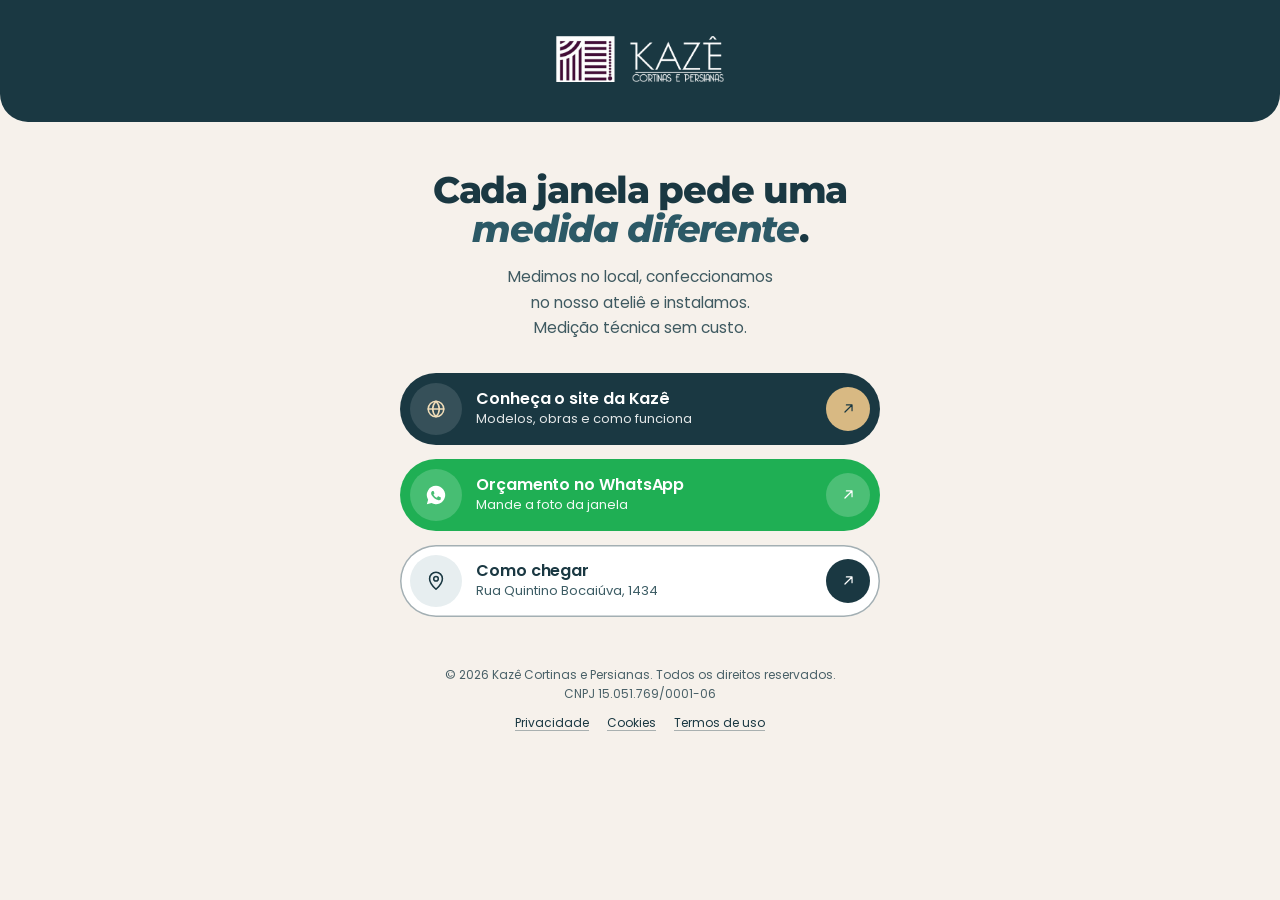
==== commit dc132950: "Ativa GTM-P58QJP9H e remove o aviso de cookies GTM direto no head (com noscript) em site, bio e pági" ====
--- a/bio/index.html
+++ b/bio/index.html
@@ -31,11 +31,13 @@
   "address": {"@type": "PostalAddress", "streetAddress": "Rua Quintino Bocaiúva, 1434, Bosque", "addressLocality": "Rio Branco", "addressRegion": "AC", "postalCode": "69900-514", "addressCountry": "BR"}
 }
 </script>
-<script>
-/* Rastreamento (padrão 2!H): preencher o ID do GTM quando o Douglas enviar.
-   Ele só carrega depois que a pessoa aceita os cookies (LGPD). */
-window.KAZE_GTM = '';
-</script>
+<!-- Google Tag Manager -->
+<script>(function(w,d,s,l,i){w[l]=w[l]||[];w[l].push({'gtm.start':
+new Date().getTime(),event:'gtm.js'});var f=d.getElementsByTagName(s)[0],
+j=d.createElement(s),dl=l!='dataLayer'?'&l='+l:'';j.async=true;j.src=
+'https://www.googletagmanager.com/gtm.js?id='+i+dl;f.parentNode.insertBefore(j,f);
+})(window,document,'script','dataLayer','GTM-P58QJP9H');</script>
+<!-- End Google Tag Manager -->
 <link rel="stylesheet" href="/css/kaze-comum.css">
 <script src="/js/kaze-comum.js" defer></script>
 <style>
@@ -188,13 +190,13 @@
   .foot__links a:hover{color:var(--blue-2)}
 }
 @media (max-width:480px){.band{padding:30px 20px 34px;border-radius:0 0 24px 24px}.band img{height:40px}}
-/* aviso de cookies no azul também */
-.ck__ok{background:var(--blue)}.ck__ok:hover{background:var(--blue-2)}
-.ck__no{color:var(--blue);box-shadow:inset 0 0 0 1px rgba(26,56,66,.4)}.ck__no:hover{background:var(--blue-soft);box-shadow:inset 0 0 0 1px var(--blue)}
-.ck__p a{color:var(--blue)}
 </style>
 </head>
 <body>
+<!-- Google Tag Manager (noscript) -->
+<noscript><iframe src="https://www.googletagmanager.com/ns.html?id=GTM-P58QJP9H"
+height="0" width="0" style="display:none;visibility:hidden"></iframe></noscript>
+<!-- End Google Tag Manager (noscript) -->
 <header class="band"><img src="/uploads/logo-kaze-h-branco.png" alt="Kazê Cortinas e Persianas" width="945" height="260"></header>
 
 <svg width="0" height="0" style="position:absolute" aria-hidden="true">
--- a/css/kaze-comum.css
+++ b/css/kaze-comum.css
@@ -1,23 +1,7 @@
-/* Kazê: aviso de cookies e rodapé legal, comuns a todas as páginas */
-.ck{position:fixed;z-index:1500;left:20px;bottom:20px;width:min(420px,calc(100% - 40px));padding:22px 22px 20px;border-radius:16px;background:#fff;color:#14303A;font-family:'Poppins',sans-serif;box-shadow:0 0 0 1px rgba(26,56,66,.14),0 16px 34px -20px rgba(15,35,41,.45);opacity:0;transform:translateY(16px);transition:opacity .5s cubic-bezier(.22,1,.36,1),transform .7s cubic-bezier(.22,1,.36,1)}
-.ck.is-on{opacity:1;transform:none}
-.ck__t{margin:0 0 8px;font-family:'Montserrat',sans-serif;font-weight:800;font-size:17px;letter-spacing:-.02em}
-.ck__p{margin:0 0 18px;font-size:14px;line-height:1.6;color:#3C5C64}
-.ck__p a{color:#2C5966;text-decoration:underline;text-underline-offset:2px}
-.ck__b{display:flex;gap:10px;flex-wrap:wrap}
-.ck__b button{flex:1 1 auto;min-height:46px;padding:0 20px;border:0;border-radius:999px;font-family:'Poppins',sans-serif;font-size:14px;font-weight:600;cursor:pointer;transition:background .5s cubic-bezier(.22,1,.36,1),color .5s,box-shadow .5s}
-.ck__ok{background:#2C5966;color:#fff}
-.ck__ok:hover{background:#1A3842}
-.ck__no{background:transparent;color:#1A3842;box-shadow:inset 0 0 0 1px rgba(26,56,66,.35)}
-.ck__no:hover{box-shadow:inset 0 0 0 1px #1A3842;background:#EEF2F2}
-.ck button:focus-visible{outline:2px solid #2C5966;outline-offset:3px}
-@media (max-width:640px){.ck{left:12px;right:12px;bottom:12px;width:auto}}
-
-/* rodapé legal */
+/* Kazê: rodapé legal, comum a todas as páginas */
 .legal{display:flex;flex-wrap:wrap;align-items:center;justify-content:space-between;gap:12px 24px;font-size:13px;line-height:1.6}
 .legal__c{margin:0}
 .legal__links{display:flex;flex-wrap:wrap;gap:6px 20px;margin:0;padding:0;list-style:none}
 .legal__links a,.legal__links button{padding:2px 0;border:0;background:none;font:inherit;color:inherit;text-decoration:underline;text-decoration-color:currentColor;text-underline-offset:3px;text-decoration-thickness:1px;cursor:pointer;opacity:.9;transition:opacity .4s}
 .legal__links a:hover,.legal__links button:hover{opacity:1}
 @media (max-width:640px){.legal{flex-direction:column;align-items:flex-start}}
-@media (prefers-reduced-motion:reduce){.ck{transition:none}}
